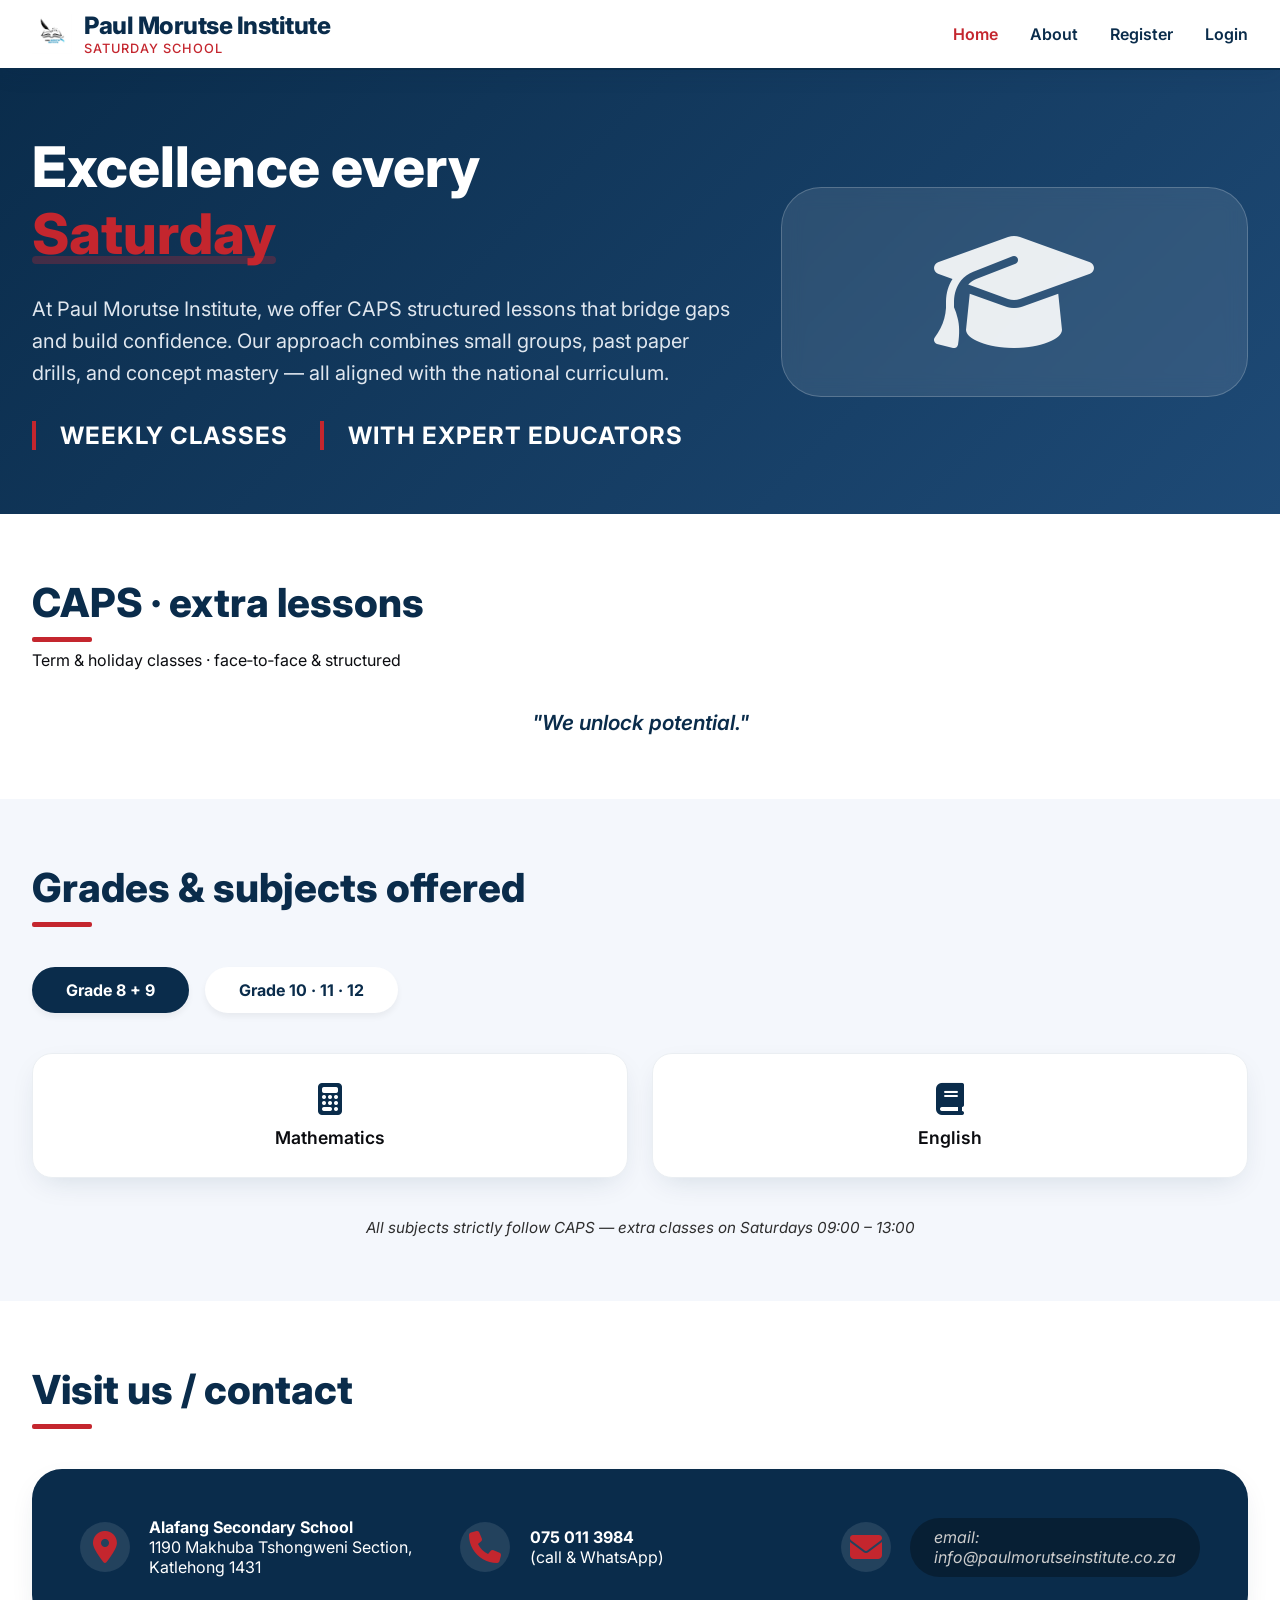
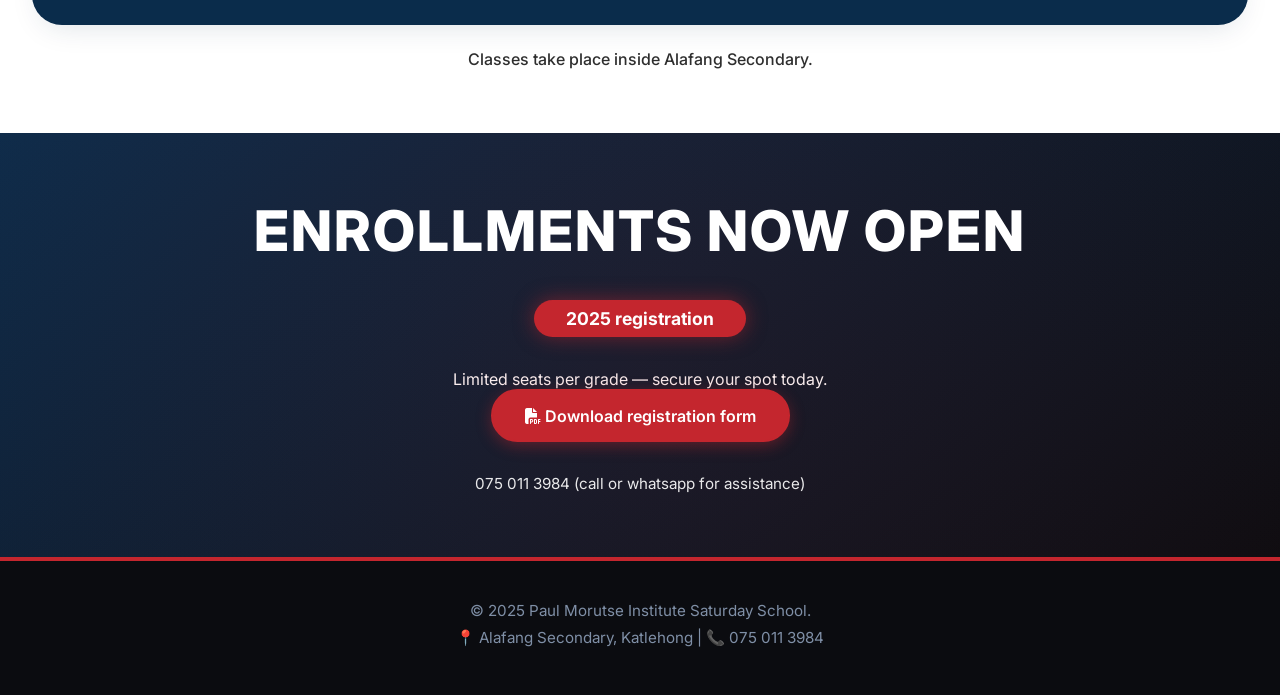
==== index.html @ 0c236dae "Initial file upload" ====
<!DOCTYPE html>
<html lang="en">
<head>
    <meta charset="UTF-8">
    <meta name="viewport" content="width=device-width, initial-scale=1.0">
    <title>Paul Morutse Institute · Saturday School</title>
    <!-- Favicon Placeholder -->
    <link rel="icon" type="image/x-icon" href="favicon.ico">
    <!-- Google Fonts -->
    <link href="https://fonts.googleapis.com/css2?family=Inter:wght@300;400;500;600;700;800&display=swap" rel="stylesheet">
    <!-- Font Awesome -->
    <link rel="stylesheet" href="https://cdnjs.cloudflare.com/ajax/libs/font-awesome/6.4.0/css/all.min.css">
    <!-- Custom CSS -->
    <link rel="stylesheet" href="index.css">
</head>
<body>

    <!-- Navigation -->
    <!-- Navigation -->
<nav class="navbar">
    <div class="container nav-container">
        <div class="logo-wrapper">
            <img src="favicon.ico" alt="Logo" class="favicon">
            <div class="logo">
                <h1>Paul Morutse Institute <span>Saturday School</span></h1>
            </div>
        </div>
        <div class="mobile-toggle" id="mobileToggle">
            <i class="fas fa-bars"></i>
        </div>
        <div class="nav-links" id="navLinks">
            <a href="#home">Home</a>
            <a href="about.html">About</a>
            <a href="#location">Register</a>
            <a href="#enroll">Login</a>
        </div>
    </div>
</nav>

    <!-- Hero Section -->
    <header id="home" class="hero section-animate">
        <div class="container hero-grid">
            <div class="hero-content">
                <h2>Excellence every <i>Saturday</i></h2>
                <p>At Paul Morutse Institute, we offer CAPS structured lessons that bridge gaps and build confidence. Our approach combines small groups, past paper drills, and concept mastery — all aligned with the national curriculum.</p>
                <div class="hero-stats">
                  <div class="stat-item">
                        <div class="stat-number">Weekly Classes</div>
                    </div>
                    <div class="stat-item">
                        <div class="stat-number">With Expert Educators</div>
                    </div>
                </div>
            </div>
            <div class="hero-image">
                <div class="educators-photo">
                    <i class="fas fa-graduation-cap"></i>
                </div>
            </div>
        </div>
    </header>

    <!-- CAPS / About Section -->
    <section id="about" class="caps section-animate">
        <div class="container">
            <h2 class="section-title">CAPS · extra lessons</h2>
            <p>Term & holiday classes · face‑to‑face & structured</p>
            
          
            <div class="quote-box">
                <p>"We unlock potential."</p>
            </div>
        </div>
    </section>

    <!-- Educators Section -->
   

    <!-- Subjects Section -->
    <section id="subjects" class="subjects section-animate">
        <div class="container">
            <h2 class="section-title">Grades & subjects offered</h2>
            
            <div class="grade-tabs">
                <div class="grade-tag g8-9 active" data-target="grade-8-9">Grade 8 + 9</div>
                <div class="grade-tag g10-12" data-target="grade-10-12">Grade 10 · 11 · 12</div>
            </div>

            <!-- Grade 8-9 Subjects -->
            <div id="grade-8-9" class="subject-row subject-group active-group">
                <div class="subject-card">
                    <i class="fas fa-calculator"></i>
                    Mathematics
                </div>
                <div class="subject-card">
                    <i class="fas fa-book"></i>
                    English
                </div>
            </div>

            <!-- Grade 10-12 Subjects -->
            <div id="grade-10-12" class="subject-row subject-group">
                <div class="subject-card">
                    <i class="fas fa-calculator"></i>
                    Mathematics
                </div>
                <div class="subject-card">
                    <i class="fas fa-square-root-variable"></i>
                    Maths Literacy
                </div>
                <div class="subject-card">
                    <i class="fas fa-atom"></i>
                    Physical Sciences
                </div>
                <div class="subject-card">
                    <i class="fas fa-landmark"></i>
                    History
                </div>
                <div class="subject-card">
                    <i class="fas fa-briefcase"></i>
                    Business Studies
                </div>
            </div>

            <p class="subject-note">All subjects strictly follow CAPS — extra classes on Saturdays 09:00 – 13:00</p>
        </div>
    </section>

    <!-- Location & Contact -->
<section id="location" class="location-contact section-animate">
    <div class="container">
        <h2 class="section-title">Visit us / contact</h2>
        <div class="contact-details">
            <a href="https://maps.google.com/?q=Alafang+Secondary+School+Katlehong" target="_blank" class="contact-item" style="text-decoration: none; color: inherit;">
                <i class="fas fa-map-marker-alt"></i>
                <div>
                    <strong>Alafang Secondary School</strong><br>
                    1190 Makhuba Tshongweni Section, Katlehong 1431
                </div>
            </a>
            <a href="tel:0750113984" class="contact-item" style="text-decoration: none; color: inherit;">
                <i class="fas fa-phone"></i>
                <div>
                    <strong>075 011 3984</strong><br>
                    (call & WhatsApp)
                </div>
            </a>
            <a href="mailto:info@paulmorutseinstitute.co.za" class="contact-item" style="text-decoration: none; color: inherit;">
                <i class="fas fa-envelope"></i>
                <div class="email-placeholder">email: info@paulmorutseinstitute.co.za</div>
            </a>
        </div>
        <p class="location-note">Classes take place inside Alafang Secondary.</p>
    </div>
</section>

    <!-- Enrollment -->
    <section id="enroll" class="enrollment section-animate">
        <div class="container">
            <h2>Enrollments now open</h2>
            <div class="open-badge">2025 registration</div>
            <p>Limited seats per grade — secure your spot today.</p>
            <button id="downloadRegBtn" class="btn btn-download">
                <i class="fas fa-file-pdf"></i> Download registration form
            </button>
            <p class="contact-helper">075 011 3984 (call or whatsapp for assistance)</p>
        </div>
    </section>

    <!-- Footer -->
    <footer>
        <div class="container">
            <p>© 2025 Paul Morutse Institute Saturday School.</p>
            <p>📍 Alafang Secondary, Katlehong | 📞 075 011 3984</p>
        </div>
    </footer>

    <!-- Custom JS -->
    <script src="index.js"></script>
</body>
</html>
---- index.css ----
/* ===== Reset & Global ===== */
* {
    margin: 0;
    padding: 0;
    box-sizing: border-box;
    font-family: 'Inter', system-ui, -apple-system, BlinkMacSystemFont, 'Segoe UI', Roboto, sans-serif;
}

body {
    background-color: #ffffff;
    color: #0b0c10;
    scroll-behavior: smooth;
    overflow-x: hidden;
}

/* ===== Color Palette ===== */
:root {
    --primary-blue: #0a2c4b;       /* Main Blue */
    --light-blue: #1e4a76;         /* Hover Blue */
    --accent-red: #c4262e;         /* Touch of Red */
    --dark-black: #0b0c10;         /* Touch of Black */
    --white: #ffffff;              /* Main White */
    --off-white: #f4f7fc;          /* Backgrounds */
    --text-grey: #2e2e2e;
    --shadow: 0 10px 30px -10px rgba(10, 44, 75, 0.15);
    --shadow-hover: 0 20px 40px -10px rgba(10, 44, 75, 0.25);
}

.container {
    max-width: 1280px;
    margin: 0 auto;
    padding: 0 2rem;
}

/* ===== Animations ===== */
.section-animate {
    opacity: 0;
    transform: translateY(30px);
    transition: all 0.8s cubic-bezier(0.5, 0, 0, 1);
}

.section-animate.visible {
    opacity: 1;
    transform: translateY(0);
}

@keyframes float {
    0% { transform: translateY(0px); }
    50% { transform: translateY(-10px); }
    100% { transform: translateY(0px); }
}

@keyframes pulse-red {
    0% { box-shadow: 0 0 0 0 rgba(196, 38, 46, 0.4); }
    70% { box-shadow: 0 0 0 10px rgba(196, 38, 46, 0); }
    100% { box-shadow: 0 0 0 0 rgba(196, 38, 46, 0); }
}

/* ===== Header / Nav ===== */
.navbar {
    background-color: var(--white);
    color: var(--primary-blue);
    padding: 0.75rem 0;
    border-bottom: 2px solid var(--primary-blue);
    position: sticky;
    top: 0;
    z-index: 1000;
    box-shadow: 0 4px 20px rgba(10, 44, 75, 0.1);
    transition: all 0.3s ease;
}

.nav-container {
    display: flex;
    justify-content: space-between;
    align-items: center;
    flex-wrap: wrap;
}

.logo-wrapper {
    display: flex;
    align-items: center;
    gap: 0.75rem;
}

.favicon {
    width: 40px;
    height: 40px;
    object-fit: contain;
    transition: transform 0.3s ease;
}

.favicon:hover {
    transform: rotate(5deg) scale(1.05);
}

.logo h1 {
    font-size: 1.5rem;
    font-weight: 800;
    letter-spacing: -0.5px;
    line-height: 1.2;
    color: var(--primary-blue);
    margin: 0;
}

.logo span {
    color: var(--accent-red);
    font-weight: 500;
    font-size: 0.8rem;
    display: block;
    letter-spacing: 1px;
    text-transform: uppercase;
}

.nav-links {
    display: flex;
    gap: 2rem;
    font-weight: 600;
}

.nav-links a {
    color: var(--primary-blue);
    text-decoration: none;
    transition: 0.3s;
    font-size: 1rem;
    position: relative;
    padding: 5px 0;
}

.nav-links a::after {
    content: '';
    position: absolute;
    width: 0;
    height: 2px;
    bottom: 0;
    left: 0;
    background-color: var(--accent-red);
    transition: width 0.3s;
}

.nav-links a:hover::after {
    width: 100%;
}

.nav-links a:hover {
    color: var(--accent-red);
}

.mobile-toggle {
    display: none;
    font-size: 1.5rem;
    color: var(--primary-blue);
    cursor: pointer;
    width: 40px;
    height: 40px;
    align-items: center;
    justify-content: center;
    background: var(--off-white);
    border-radius: 50%;
    transition: all 0.3s ease;
}

.mobile-toggle:hover {
    background: var(--primary-blue);
    color: var(--white);
}

/* ===== Hero Section ===== */
.hero {
    background: linear-gradient(135deg, var(--primary-blue) 0%, var(--light-blue) 100%);
    color: var(--white);
    padding: 4rem 0;
    position: relative;
    overflow: hidden;
}

.hero-grid {
    display: grid;
    grid-template-columns: 1.2fr 0.8fr;
    gap: 3rem;
    align-items: center;
}

.hero h2 {
    font-size: clamp(2rem, 5vw, 3.5rem);
    font-weight: 800;
    line-height: 1.2;
    margin-bottom: 1.5rem;
}

.hero h2 i {
    color: var(--accent-red);
    font-style: normal;
    position: relative;
    display: inline-block;
}

.hero h2 i::after {
    content: '';
    position: absolute;
    bottom: 5px;
    left: 0;
    width: 100%;
    height: 8px;
    background: rgba(196, 38, 46, 0.3);
    z-index: -1;
    border-radius: 4px;
}

.hero p {
    font-size: clamp(1rem, 3vw, 1.25rem);
    margin-bottom: 2rem;
    color: #e0e7ef;
    line-height: 1.6;
}

.hero-stats {
    display: flex;
    gap: 2rem;
    flex-wrap: wrap;
}

.stat-item {
    border-left: 4px solid var(--accent-red);
    padding-left: 1.5rem;
}

.stat-number {
    font-size: clamp(1.1rem, 3vw, 1.5rem);
    font-weight: 700;
    color: var(--white);
    text-transform: uppercase;
    letter-spacing: 1px;
}

.educators-photo {
    background: rgba(255, 255, 255, 0.1);
    backdrop-filter: blur(10px);
    padding: 2.5rem;
    border-radius: 40px;
    text-align: center;
    border: 1px solid rgba(255,255,255,0.2);
    animation: float 6s ease-in-out infinite;
}

.educators-photo i {
    font-size: clamp(5rem, 10vw, 10rem);
    color: var(--white);
    opacity: 0.9;
}

/* ===== CAPS Section ===== */
.caps {
    padding: 4rem 0;
    background: var(--white);
}

.section-title {
    font-size: clamp(1.8rem, 4vw, 2.5rem);
    font-weight: 800;
    color: var(--primary-blue);
    margin-bottom: 0.5rem;
    position: relative;
    display: inline-block;
}

.section-title::after {
    content: '';
    display: block;
    width: 60px;
    height: 5px;
    background: var(--accent-red);
    margin-top: 10px;
    border-radius: 2px;
}

.caps-grid {
    display: flex;
    flex-wrap: wrap;
    gap: 1.5rem;
    margin: 2.5rem 0;
}

.caps-card {
    background: var(--off-white);
    border-radius: 20px;
    padding: 2rem;
    flex: 1 1 280px;
    box-shadow: var(--shadow);
    border-bottom: 5px solid var(--primary-blue);
    transition: all 0.3s ease;
    position: relative;
    overflow: hidden;
}

.caps-card:hover {
    transform: translateY(-10px);
    box-shadow: var(--shadow-hover);
    border-bottom-color: var(--accent-red);
}

.caps-icon {
    font-size: 2.5rem;
    color: var(--primary-blue);
    margin-bottom: 1.2rem;
    transition: transform 0.3s;
}

.caps-card:hover .caps-icon {
    transform: scale(1.1);
    color: var(--accent-red);
}

.caps-card h3 {
    font-size: 1.3rem;
    color: var(--dark-black);
    margin-bottom: 0.8rem;
}

.grade-badge {
    background: var(--primary-blue);
    color: var(--white);
    padding: 0.4rem 1.2rem;
    border-radius: 50px;
    display: inline-block;
    font-size: 0.85rem;
    font-weight: 600;
}

.quote-box {
    text-align: center;
    font-size: 1.3rem;
    font-style: italic;
    color: var(--primary-blue);
    margin-top: 2.5rem;
    font-weight: 600;
}

/* ===== Educators Section ===== */
.educators {
    background: var(--primary-blue);
    color: var(--white);
    padding: 4rem 0;
    position: relative;
}

.educators-grid {
    display: grid;
    grid-template-columns: 1fr 1fr;
    gap: 3rem;
    align-items: center;
}

.educators-content h3 {
    font-size: clamp(1.8rem, 4vw, 2.5rem);
    margin-bottom: 1.8rem;
    border-left: 8px solid var(--accent-red);
    padding-left: 1.5rem;
    line-height: 1.2;
}

.educators-list {
    list-style: none;
}

.educators-list li {
    margin-bottom: 1.2rem;
    font-size: clamp(1.1rem, 3vw, 1.3rem);
    display: flex;
    align-items: center;
    gap: 1rem;
}

.educators-list i {
    color: var(--accent-red);
    font-size: 1.3rem;
    width: 2rem;
}

.educators-visual {
    text-align: center;
    font-size: 15rem;
    color: rgba(255,255,255,0.05);
    position: relative;
}

.educators-visual::before {
    content: '\f508';
    font-family: "Font Awesome 6 Free";
    font-weight: 900;
    position: absolute;
    top: 50%;
    left: 50%;
    transform: translate(-50%, -50%);
    color: var(--accent-red);
    opacity: 0.2;
    font-size: 10rem;
}

/* ===== Subjects Section ===== */
.subjects {
    background: var(--off-white);
    padding: 4rem 0;
}

.grade-tabs {
    display: flex;
    flex-wrap: wrap;
    gap: 1rem;
    margin: 2rem 0 2.5rem;
}

.grade-tag {
    background: var(--white);
    border-radius: 50px;
    padding: 0.7rem 2rem;
    font-weight: 700;
    font-size: 1rem;
    color: var(--primary-blue);
    box-shadow: 0 4px 6px rgba(0,0,0,0.05);
    border: 2px solid transparent;
    cursor: pointer;
    transition: all 0.3s ease;
}

.grade-tag:hover {
    transform: translateY(-3px);
    box-shadow: 0 8px 15px rgba(0,0,0,0.1);
}

.grade-tag.active {
    background: var(--primary-blue);
    color: var(--white);
    border-color: var(--primary-blue);
}

.grade-tag.g10-12.active {
    background: var(--accent-red);
    border-color: var(--accent-red);
}

.subject-row {
    display: grid;
    grid-template-columns: repeat(auto-fit, minmax(180px, 1fr));
    gap: 1.5rem;
    margin-bottom: 2.5rem;
    display: none;
    animation: fadeUp 0.5s ease forwards;
}

.subject-row.active-group {
    display: grid;
}

.subject-card {
    background: var(--white);
    padding: 1.8rem 1.2rem;
    border-radius: 20px;
    text-align: center;
    font-weight: 600;
    font-size: 1.1rem;
    color: var(--dark-black);
    box-shadow: var(--shadow);
    transition: 0.3s;
    border: 1px solid #eaeef2;
    cursor: default;
    display: flex;
    flex-direction: column;
    align-items: center;
    gap: 0.8rem;
}

.subject-card:hover {
    transform: translateY(-5px) scale(1.02);
    border-color: var(--primary-blue);
    box-shadow: var(--shadow-hover);
}

.subject-card i {
    font-size: 2rem;
    color: var(--primary-blue);
    transition: 0.3s;
}

.subject-card:hover i {
    color: var(--accent-red);
}

.subject-note {
    text-align: center;
    color: var(--text-grey);
    font-style: italic;
    margin-top: 1.5rem;
    font-size: 0.95rem;
}

/* ===== Location & Contact ===== */
.location-contact {
    padding: 4rem 0;
    background: var(--white);
}

.contact-details {
    display: flex;
    flex-wrap: wrap;
    gap: 2rem;
    background: var(--primary-blue);
    color: var(--white);
    padding: 2.5rem;
    border-radius: 30px;
    margin-top: 2rem;
    align-items: center;
    justify-content: space-between;
    box-shadow: var(--shadow);
    max-width: 100%;
}

.contact-item {
    display: flex;
    align-items: center;
    gap: 1.2rem;
    font-size: 1rem;
    flex: 1 1 250px;
    transition: all 0.3s ease;
    cursor: pointer;
    border-radius: 12px;
    padding: 0.5rem;
    text-decoration: none;
    color: inherit;
}

.contact-item:hover {
    background: rgba(255, 255, 255, 0.15);
    transform: translateY(-2px);
}

.contact-item i {
    font-size: 2rem;
    color: var(--accent-red);
    background: rgba(255,255,255,0.1);
    padding: 0.8rem;
    border-radius: 50%;
    width: 50px;
    height: 50px;
    display: flex;
    align-items: center;
    justify-content: center;
    transition: all 0.3s ease;
    flex-shrink: 0;
}

.contact-item:hover i {
    background: var(--accent-red);
    color: var(--white);
    transform: scale(1.1);
}

.email-placeholder {
    background: rgba(0,0,0,0.3);
    padding: 0.6rem 1.5rem;
    border-radius: 50px;
    color: #ccc;
    font-style: italic;
    display: inline-block;
    transition: all 0.3s ease;
}

.contact-item:hover .email-placeholder {
    background: rgba(0,0,0,0.5);
    color: var(--white);
}

.location-note {
    text-align: center;
    margin-top: 1.5rem;
    color: var(--text-grey);
    font-weight: 500;
}

/* ===== Enrollment ===== */
.enrollment {
    background: linear-gradient(145deg, var(--primary-blue) 0%, var(--dark-black) 100%);
    color: var(--white);
    text-align: center;
    padding: 4rem 2rem;
    position: relative;
    overflow: hidden;
}

.enrollment::before {
    content: '';
    position: absolute;
    top: -50%;
    left: -50%;
    width: 200%;
    height: 200%;
    background: radial-gradient(circle, rgba(196,38,46,0.1) 0%, transparent 70%);
    animation: pulse-red 3s infinite;
}

.enrollment h2 {
    font-size: clamp(2rem, 5vw, 3.5rem);
    font-weight: 800;
    text-transform: uppercase;
    letter-spacing: 2px;
    margin-bottom: 1rem;
    position: relative;
}

.open-badge {
    background: var(--accent-red);
    display: inline-block;
    padding: 0.5rem 2rem;
    border-radius: 50px;
    font-size: 1.1rem;
    font-weight: 700;
    margin: 1.2rem 0 2rem;
    box-shadow: 0 0 20px rgba(196, 38, 46, 0.5);
    position: relative;
    animation: float 3s ease-in-out infinite;
}

.btn {
    display: inline-block;
    background: transparent;
    border: 2px solid var(--white);
    padding: 0.9rem 2rem;
    font-weight: 600;
    text-decoration: none;
    border-radius: 50px;
    transition: all 0.3s ease;
    cursor: pointer;
    font-size: 1rem;
    color: var(--white);
    position: relative;
    z-index: 10;
}

.btn-download {
    background: var(--accent-red);
    border-color: var(--accent-red);
    color: var(--white);
    box-shadow: 0 4px 15px rgba(196, 38, 46, 0.4);
}

.btn-download:hover {
    background: #a51e26;
    border-color: #a51e26;
    box-shadow: 0 8px 25px rgba(196, 38, 46, 0.6);
    transform: translateY(-3px);
}

.contact-helper {
    margin-top: 2rem;
    font-size: 0.95rem;
    opacity: 0.9;
    position: relative;
    z-index: 10;
}

/* ===== Footer ===== */
footer {
    background: var(--dark-black);
    color: #7f8fa6;
    padding: 2.5rem 2rem;
    text-align: center;
    border-top: 4px solid var(--accent-red);
}

footer p {
    margin-bottom: 0.5rem;
    font-size: 0.95rem;
}

/* ===== Responsive - Tablet ===== */
@media (max-width: 900px) {
    .container {
        padding: 0 1.5rem;
    }

    .hero-grid, .educators-grid {
        grid-template-columns: 1fr;
        text-align: center;
        gap: 2rem;
    }

    .hero-stats {
        justify-content: center;
    }

    .educators-content h3 {
        border-left: none;
        border-bottom: 8px solid var(--accent-red);
        padding-left: 0;
        padding-bottom: 1rem;
    }

    .educators-list li {
        justify-content: center;
    }

    .contact-details {
        flex-direction: column;
        text-align: center;
        padding: 2rem;
        border-radius: 20px;
    }

    .contact-item {
        flex-direction: column;
        gap: 0.5rem;
        width: 100%;
    }
}

/* ===== Responsive - Mobile ===== */
@media (max-width: 768px) {
    .container {
        padding: 0 1.2rem;
    }

    .navbar {
        padding: 0.5rem 0;
    }

    .mobile-toggle {
        display: flex;
    }

    .nav-links {
        position: absolute;
        top: 100%;
        left: 0;
        width: 100%;
        background: var(--white);
        flex-direction: column;
        padding: 1.5rem;
        gap: 1rem;
        box-shadow: 0 20px 30px rgba(10, 44, 75, 0.15);
        display: none;
        border-bottom: 3px solid var(--accent-red);
        border-radius: 0 0 20px 20px;
    }

    .nav-links.active {
        display: flex;
        animation: slideDown 0.3s ease forwards;
    }

    .nav-links a {
        font-size: 1.1rem;
        text-align: center;
        padding: 0.7rem;
        background: var(--off-white);
        border-radius: 50px;
        width: 100%;
    }

    .nav-links a::after {
        display: none;
    }

    .nav-links a:hover {
        background: var(--primary-blue);
        color: var(--white);
    }

    .hero {
        padding: 3rem 0;
    }

    .hero h2 {
        font-size: 2rem;
    }

    .hero p {
        font-size: 1rem;
    }

    .hero-stats {
        gap: 1.5rem;
    }

    .stat-item {
        padding-left: 1rem;
    }

    .stat-number {
        font-size: 1rem;
    }

    .section-title {
        font-size: 1.8rem;
    }

    .enrollment h2 {
        font-size: 1.8rem;
    }

    .logo-wrapper {
        gap: 0.5rem;
    }

    .favicon {
        width: 35px;
        height: 35px;
    }

    .logo h1 {
        font-size: 1.1rem;
    }

    .logo span {
        font-size: 0.65rem;
    }

    .caps-card {
        padding: 1.5rem;
    }

    .caps-card h3 {
        font-size: 1.2rem;
    }

    .subject-row {
        grid-template-columns: repeat(2, 1fr);
        gap: 1rem;
    }

    .subject-card {
        padding: 1.5rem 0.8rem;
        font-size: 1rem;
    }

    .subject-card i {
        font-size: 1.8rem;
    }

    .grade-tabs {
        justify-content: center;
    }

    .grade-tag {
        padding: 0.6rem 1.5rem;
        font-size: 0.95rem;
    }

    /* Contact section - Compact Mobile Styles */
    .contact-details {
        padding: 1.5rem 1rem;
        gap: 1rem;
        border-radius: 16px;
        margin-top: 1.5rem;
    }

    .contact-item {
        flex-direction: row;
        justify-content: flex-start;
        padding: 0.8rem 0.6rem;
        gap: 0.8rem;
        width: 100%;
        flex: 1 1 100%;
    }

    .contact-item i {
        width: 40px;
        height: 40px;
        font-size: 1.2rem;
        padding: 0.6rem;
        flex-shrink: 0;
    }

    .contact-item div {
        font-size: 0.9rem;
        line-height: 1.4;
        text-align: left;
    }

    .contact-item strong {
        font-size: 0.95rem;
        display: block;
        margin-bottom: 0.2rem;
    }

    .email-placeholder {
        padding: 0.4rem 1rem;
        font-size: 0.85rem;
    }

    .location-note {
        font-size: 0.85rem;
        margin-top: 1rem;
    }

    .enrollment {
        padding: 3rem 1rem;
    }

    .open-badge {
        padding: 0.4rem 1.5rem;
        font-size: 1rem;
    }

    .btn {
        padding: 0.8rem 1.8rem;
        font-size: 0.95rem;
    }

    .contact-helper {
        font-size: 0.9rem;
    }

    footer p {
        font-size: 0.9rem;
    }
}

/* ===== Responsive - Small Mobile ===== */
@media (max-width: 480px) {
    .container {
        padding: 0 1rem;
    }

    .hero {
        padding: 2.5rem 0;
    }

    .hero h2 {
        font-size: 1.8rem;
    }

    .hero-stats {
        flex-direction: column;
        gap: 1rem;
        align-items: center;
    }

    .stat-item {
        width: 100%;
        max-width: 250px;
    }

    .caps-card {
        flex: 1 1 100%;
    }

    .subject-row {
        grid-template-columns: 1fr;
        gap: 0.8rem;
    }

    .subject-card {
        flex-direction: row;
        justify-content: flex-start;
        padding: 1rem 1.5rem;
        gap: 1rem;
    }

    .subject-card i {
        margin-bottom: 0;
        font-size: 1.5rem;
    }

    .grade-tabs {
        flex-direction: column;
        width: 100%;
    }

    .grade-tag {
        width: 100%;
        text-align: center;
    }

    /* Contact section - Extra Small Mobile Styles */
    .contact-details {
        padding: 1.2rem 0.8rem;
        gap: 0.8rem;
        border-radius: 12px;
        margin-top: 1rem;
    }

    .contact-item {
        padding: 0.6rem 0.5rem;
        gap: 0.6rem;
        border-radius: 8px;
    }

    .contact-item i {
        width: 35px;
        height: 35px;
        font-size: 1rem;
        padding: 0.5rem;
    }

    .contact-item div {
        font-size: 0.8rem;
        line-height: 1.3;
    }

    .contact-item strong {
        font-size: 0.85rem;
    }

    .email-placeholder {
        padding: 0.3rem 0.8rem;
        font-size: 0.75rem;
    }

    .location-note {
        font-size: 0.75rem;
        margin-top: 0.8rem;
    }

    .enrollment h2 {
        font-size: 1.5rem;
    }

    .open-badge {
        font-size: 0.9rem;
    }

    .btn {
        width: 100%;
        max-width: 300px;
    }

    .logo-wrapper {
        gap: 0.4rem;
    }

    .favicon {
        width: 30px;
        height: 30px;
    }

    .logo h1 {
        font-size: 1rem;
    }

    .logo span {
        font-size: 0.6rem;
    }
}

/* ===== Keyframes ===== */
@keyframes slideDown {
    from {
        opacity: 0;
        transform: translateY(-20px);
    }
    to {
        opacity: 1;
        transform: translateY(0);
    }
}

@keyframes fadeUp {
    from {
        opacity: 0;
        transform: translateY(20px);
    }
    to {
        opacity: 1;
        transform: translateY(0);
    }
}
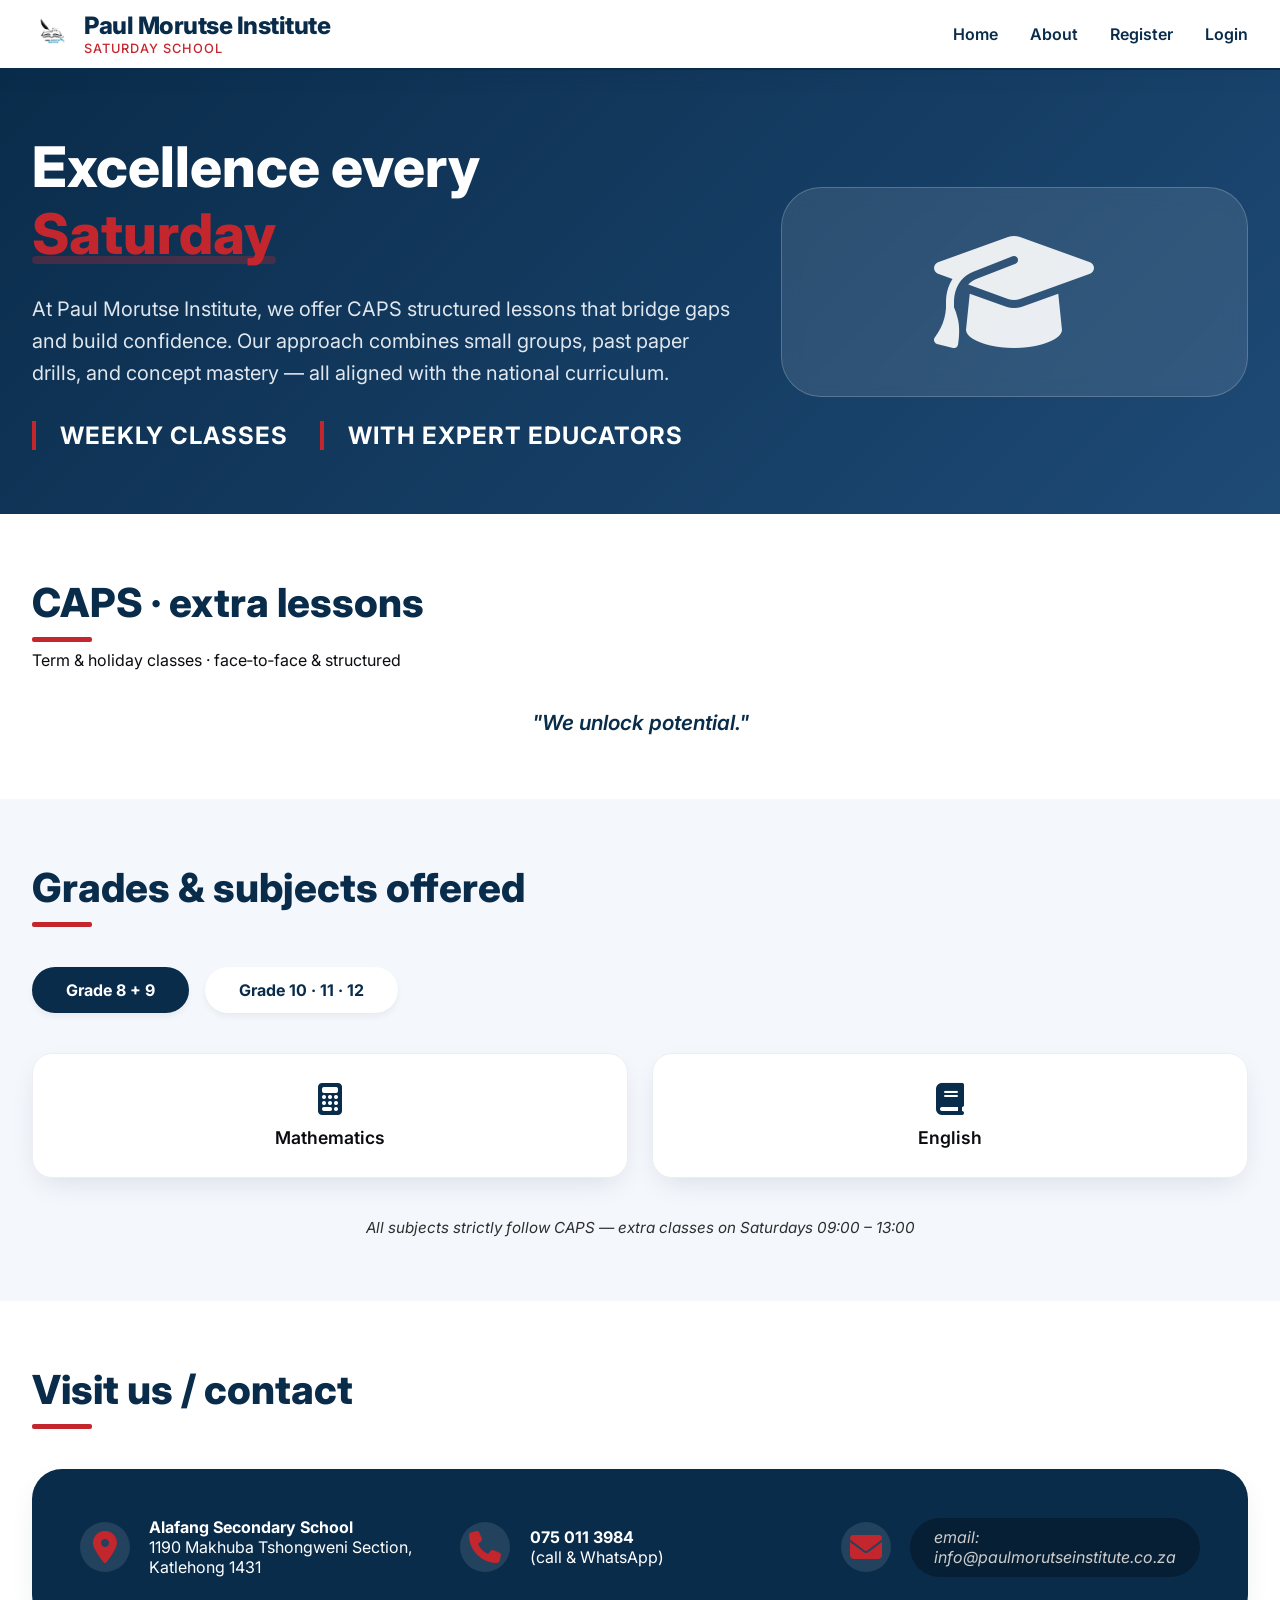
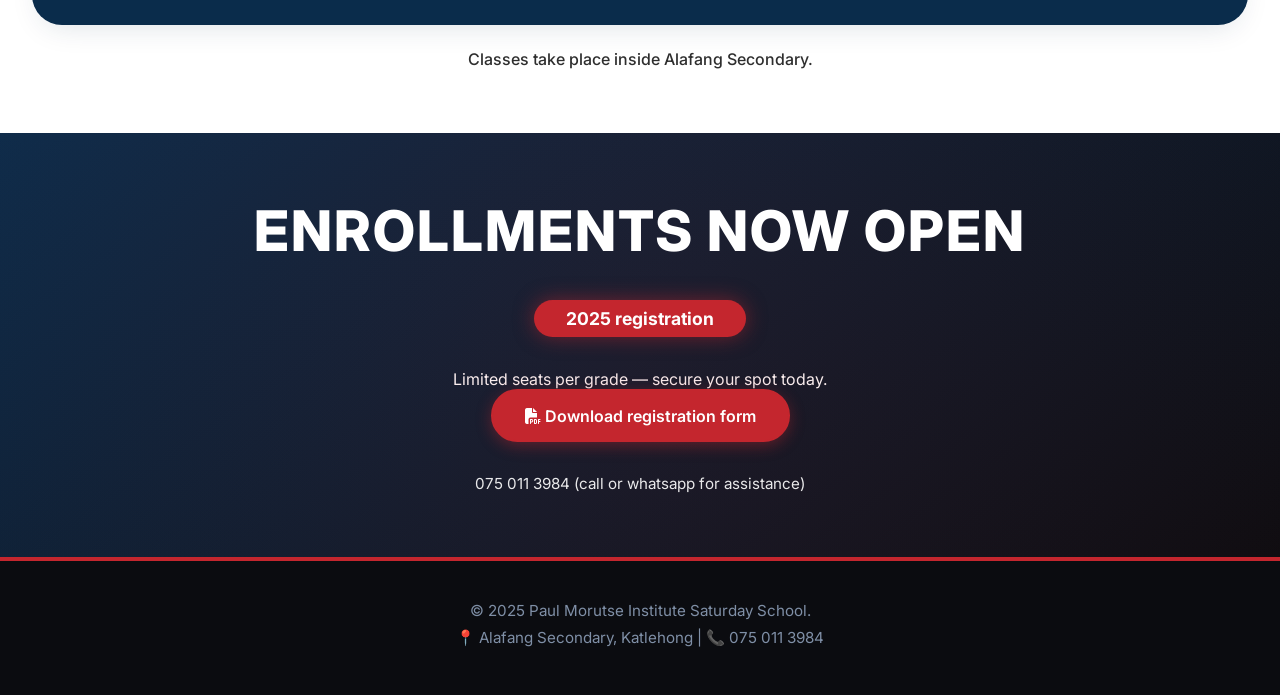
==== commit 31aa70e1: "Update index.html" ====
--- a/index.html
+++ b/index.html
@@ -29,10 +29,10 @@
             <i class="fas fa-bars"></i>
         </div>
         <div class="nav-links" id="navLinks">
-            <a href="#home">Home</a>
+            <a href="index.html" class="active" >Home</a>
             <a href="about.html">About</a>
-            <a href="#location">Register</a>
-            <a href="#enroll">Login</a>
+            <a href="registration.html">Register</a>
+            <a href="login.html">Login</a>
         </div>
     </div>
 </nav>
@@ -178,4 +178,4 @@
     <!-- Custom JS -->
     <script src="index.js"></script>
 </body>
-</html>+</html>
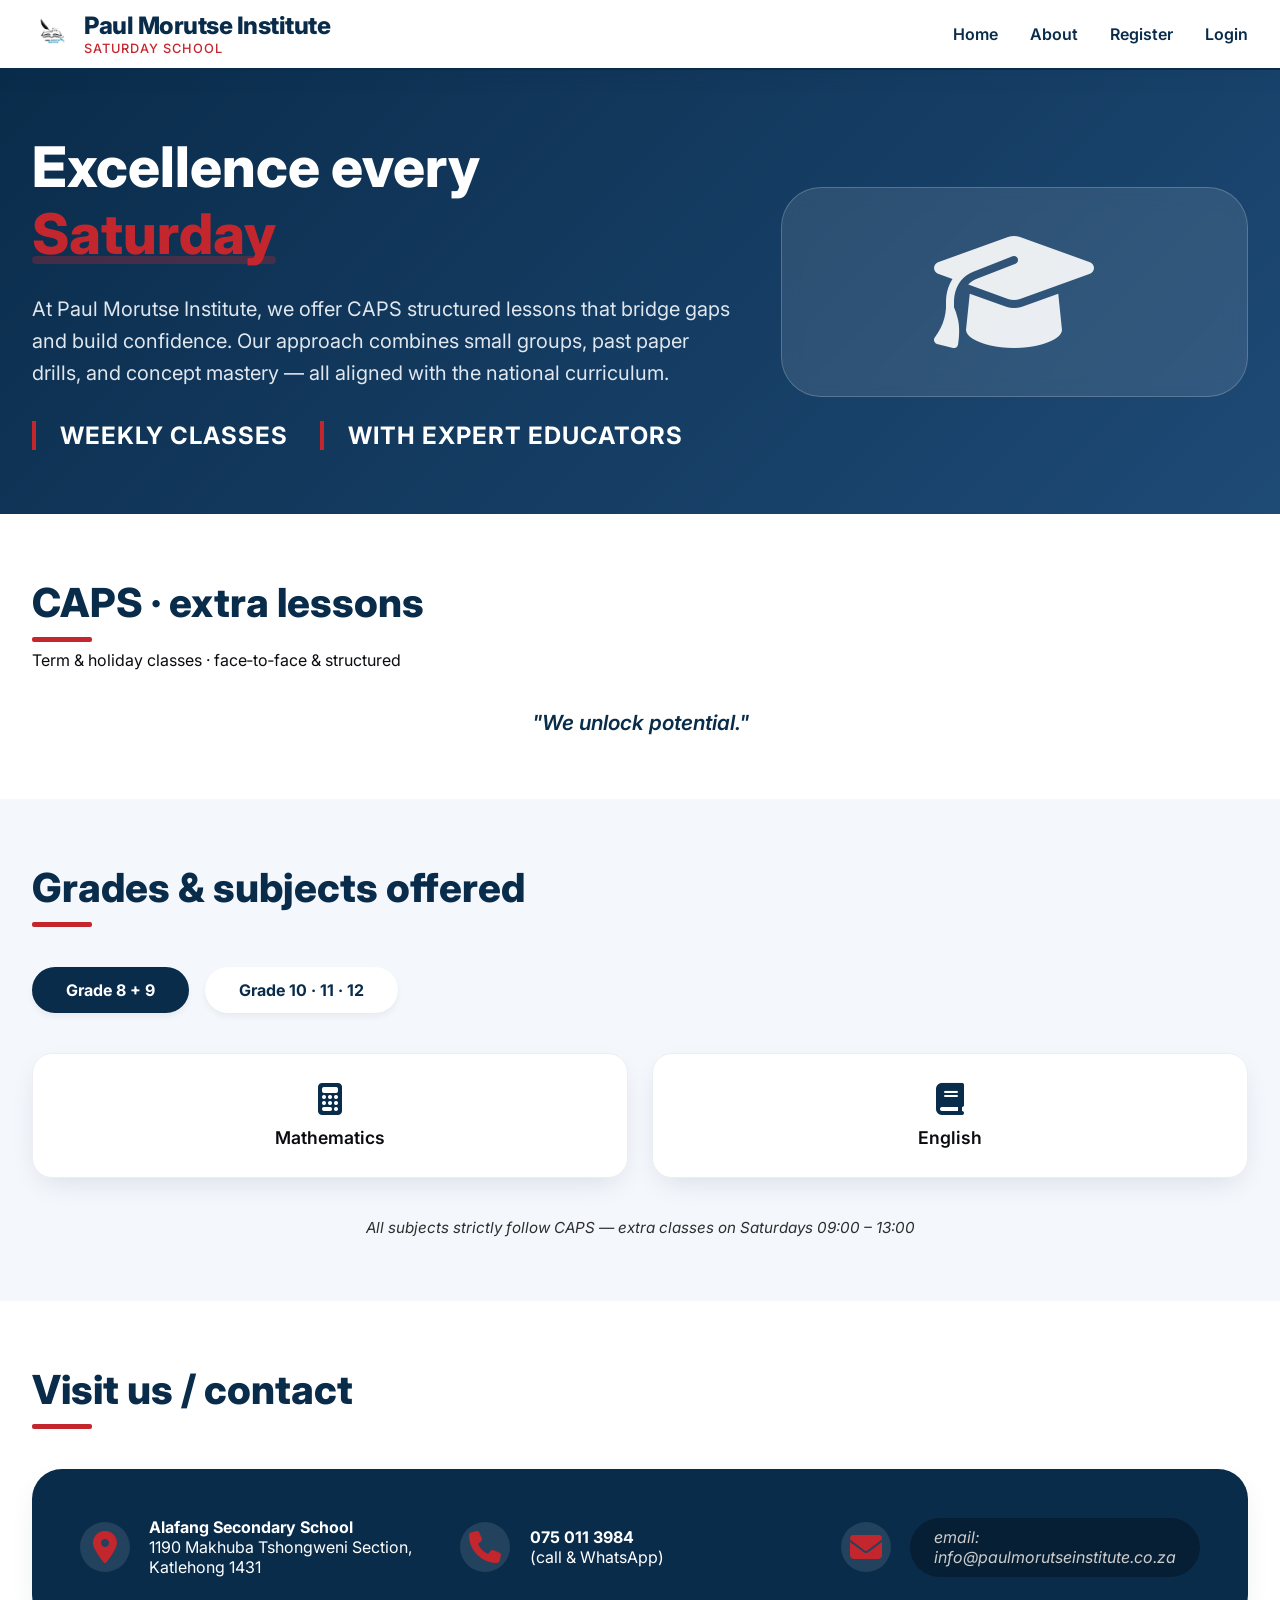
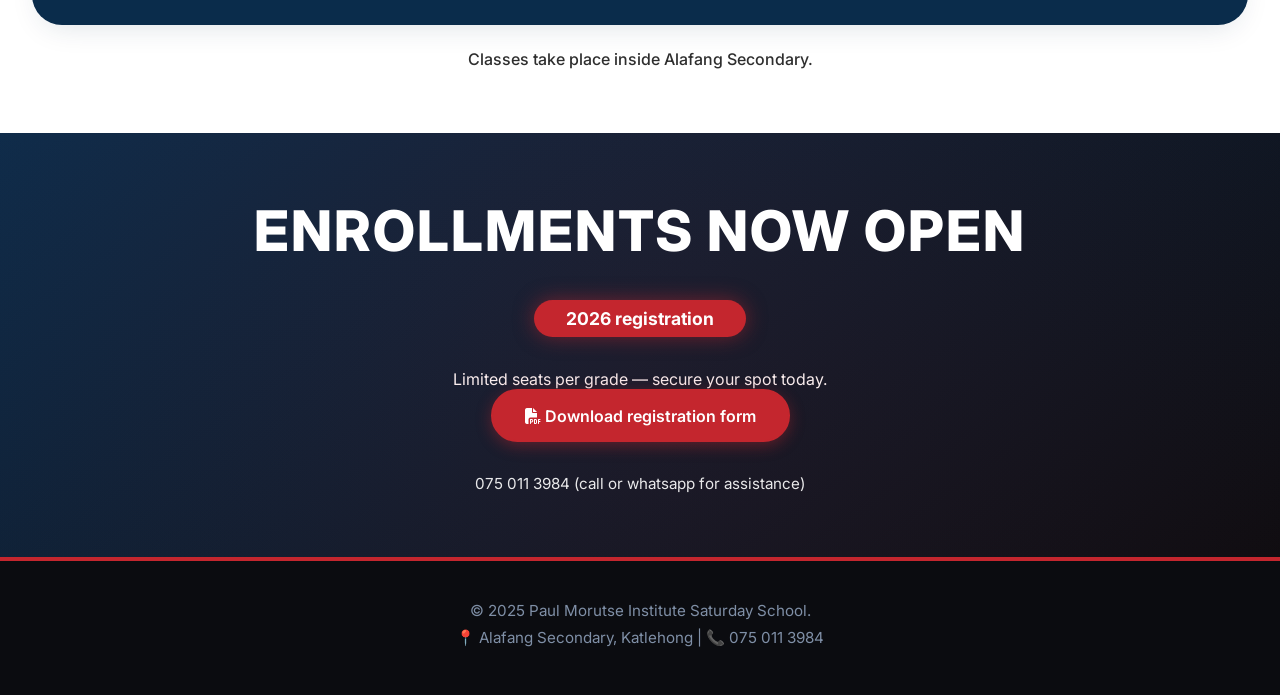
==== commit 75f89eff: "Update index.html" ====
--- a/index.html
+++ b/index.html
@@ -158,7 +158,7 @@
     <section id="enroll" class="enrollment section-animate">
         <div class="container">
             <h2>Enrollments now open</h2>
-            <div class="open-badge">2025 registration</div>
+            <div class="open-badge">2026 registration</div>
             <p>Limited seats per grade — secure your spot today.</p>
             <button id="downloadRegBtn" class="btn btn-download">
                 <i class="fas fa-file-pdf"></i> Download registration form
